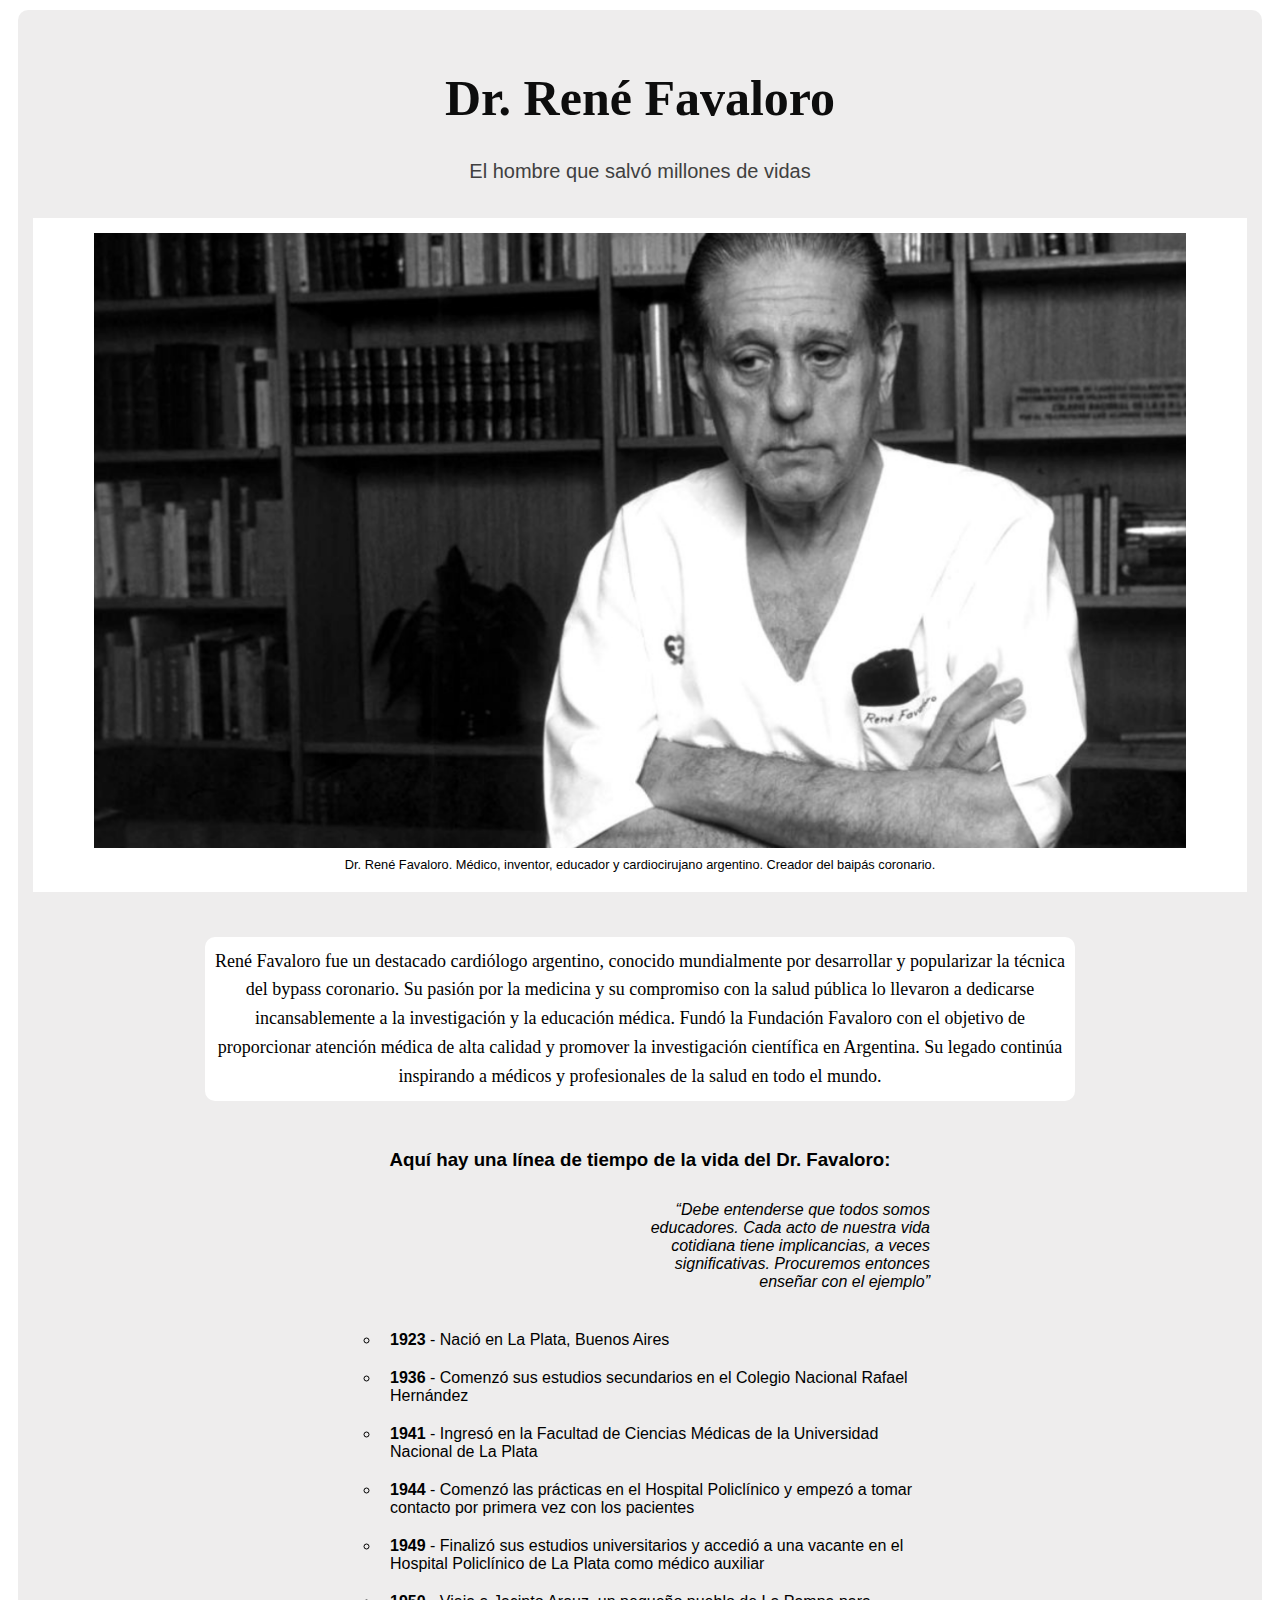
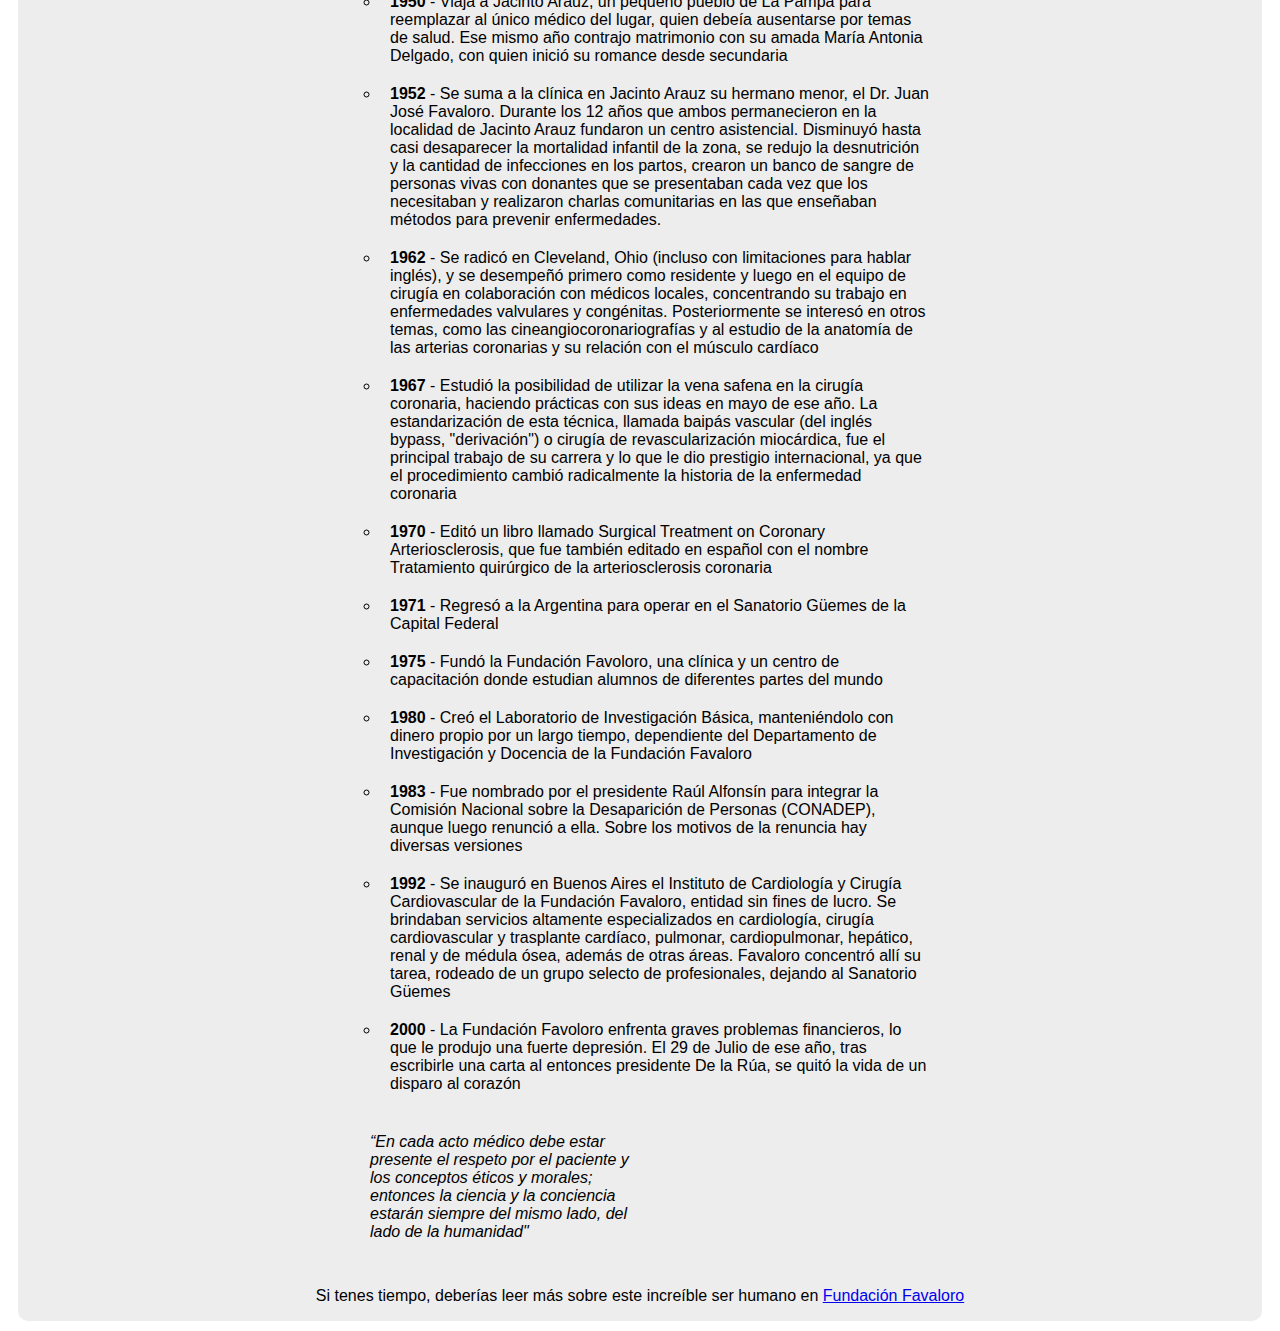
==== index.html @ a7c9fbe2 "Initial commit" ====
<!DOCTYPE html>
<html lang="es">

<head>
    <!-- Metadatos y título de la página -->
    <meta charset="UTF-8">
    <meta name="viewport" content="width=device-width, initial-scale=1.0">
    <title id="Dr. René Favaloro">Dr. René Favaloro</title>
    <!-- Enlace al archivo de estilos CSS -->
    <link rel="stylesheet" href="styles.css">
</head>

<body>
    <main id="main">

        <!-- Título principal de la página -->
        <h1 id="title">Dr. René Favaloro</h1>
        <h2>El hombre que salvó millones de vidas</h2>

        <!-- Contenedor de la imagen y su pie de foto -->
        <div id="img-div">
            <!-- Imagen del Dr. René Favaloro -->
            <img id="image" src="src\Rene-Favarolo.png" alt="Fotografía del Dr. René Favaloro">
            <!-- Pie de foto de la imagen -->
            <p id="img-caption">Dr. René Favaloro. Médico, inventor, educador y cardiocirujano argentino. Creador
                del baipás coronario.</p>
        </div>

        <!-- Biografía breve del Dr. René Favaloro -->
        <p class="bio">René Favaloro fue un destacado cardiólogo argentino, conocido mundialmente por desarrollar y
            popularizar
            la técnica del bypass coronario. Su pasión por la medicina y su compromiso con la salud pública lo
            llevaron a dedicarse incansablemente a la investigación y la educación médica. Fundó la Fundación Favaloro
            con el objetivo de proporcionar atención médica de alta calidad y promover la investigación científica en
            Argentina.
            Su legado continúa inspirando a médicos y profesionales de la salud en todo el mundo.</p>

        <div id="tribute-info">
            <!-- Subtítulo y cita sobre el Dr. Favaloro -->
            <h3 class="bold">Aquí hay una línea de tiempo de la vida del Dr. Favaloro:</h3>
            <p class="quote1">“Debe entenderse que todos somos educadores. Cada acto de nuestra vida cotidiana tiene
                implicancias, a veces significativas. Procuremos entonces enseñar con el ejemplo”</p>

            <!-- Lista de eventos importantes en la vida del Dr. Favaloro -->
            <ul>
                <li><span class="bold">1923</span> - Nació en La Plata, Buenos Aires</li>
                <li><span class="bold">1936</span> - Comenzó sus estudios secundarios en el Colegio Nacional Rafael
                    Hernández</li>
                <li><span class="bold">1941</span> - Ingresó en la Facultad de Ciencias Médicas de la Universidad
                    Nacional de La Plata</li>
                <li><span class="bold">1944</span> - Comenzó las prácticas en el Hospital Policlínico y empezó a
                    tomar contacto por primera vez con los pacientes</li>
                <li><span class="bold">1949</span> - Finalizó sus estudios universitarios y accedió a una vacante
                    en el Hospital Policlínico de La Plata como médico auxiliar</li>
                <li><span class="bold">1950</span> - Viaja a Jacinto Arauz, un pequeño pueblo de La Pampa para
                    reemplazar al único médico del lugar, quien debeía ausentarse por temas de salud. Ese mismo año
                    contrajo
                    matrimonio con su amada María Antonia Delgado, con quien inició su romance desde secundaria</li>
                <li><span class="bold">1952</span> - Se suma a la clínica en Jacinto Arauz su hermano menor, el Dr.
                    Juan José Favaloro. Durante los 12 años que ambos permanecieron en la localidad de Jacinto Arauz
                    fundaron un centro asistencial. Disminuyó hasta casi desaparecer la mortalidad infantil de la zona,
                    se
                    redujo la desnutrición y la cantidad de infecciones en los partos, crearon un banco de sangre de
                    personas vivas con donantes que se presentaban cada vez que los necesitaban y realizaron charlas
                    comunitarias en las que enseñaban métodos para prevenir enfermedades.</li>
                <li><span class="bold">1962</span> - Se radicó en Cleveland, Ohio (incluso con limitaciones para
                    hablar inglés), y se desempeñó primero como residente y luego en el equipo de cirugía en
                    colaboración
                    con médicos locales, concentrando su trabajo en enfermedades valvulares y congénitas. Posteriormente
                    se
                    interesó en otros temas, como las cineangiocoronariografías y al estudio de la anatomía de las
                    arterias
                    coronarias y su relación con el músculo cardíaco</li>
                <li><span class="bold">1967</span> - Estudió la posibilidad de utilizar la vena safena en la
                    cirugía coronaria, haciendo prácticas con sus ideas en mayo de ese año. La estandarización de esta
                    técnica, llamada baipás vascular (del inglés bypass, "derivación") o cirugía de revascularización
                    miocárdica, fue el principal trabajo de su carrera y lo que le dio prestigio internacional, ya que
                    el
                    procedimiento cambió radicalmente la historia de la enfermedad coronaria</li>
                <li><span class="bold">1970</span> - Editó un libro llamado Surgical Treatment on Coronary
                    Arteriosclerosis, que fue también editado en español con el nombre Tratamiento quirúrgico de la
                    arteriosclerosis coronaria</li>
                <li><span class="bold">1971</span> - Regresó a la Argentina para operar en el Sanatorio Güemes de
                    la Capital Federal</li>
                <li><span class="bold">1975</span> - Fundó la Fundación Favoloro, una clínica y un centro de
                    capacitación donde estudian alumnos de diferentes partes del mundo</li>
                <li><span class="bold">1980</span> - Creó el Laboratorio de Investigación Básica, manteniéndolo con
                    dinero propio por un largo tiempo, dependiente del Departamento de Investigación y Docencia de la
                    Fundación Favaloro</li>
                <li><span class="bold">1983</span> - Fue nombrado por el presidente Raúl Alfonsín para integrar la
                    Comisión Nacional sobre la Desaparición de Personas (CONADEP), aunque luego renunció a ella. Sobre
                    los
                    motivos de la renuncia hay diversas versiones</li>
                <li><span class="bold">1992</span> - Se inauguró en Buenos Aires el Instituto de Cardiología y
                    Cirugía Cardiovascular de la Fundación Favaloro, entidad sin fines de lucro. Se brindaban servicios
                    altamente especializados en cardiología, cirugía cardiovascular y trasplante cardíaco, pulmonar,
                    cardiopulmonar, hepático, renal y de médula ósea, además de otras áreas. Favaloro concentró allí su
                    tarea, rodeado de un grupo selecto de profesionales, dejando al Sanatorio Güemes</li>
                <li><span class="bold">2000</span> - La Fundación Favoloro enfrenta graves problemas financieros,
                    lo que le produjo una fuerte depresión. El 29 de Julio de ese año, tras escribirle una carta al
                    entonces
                    presidente De la Rúa, se quitó la vida de un disparo al corazón</li>
            </ul>
            <!-- Segunda cita sobre el Dr. Favaloro -->
            <p class="quote2">“En cada acto médico debe estar presente el respeto por el paciente y los conceptos éticos
                y morales; entonces la ciencia y la conciencia estarán siempre del mismo lado, del lado de la humanidad"
            </p>
        </div>
        <!-- Enlace a la biografía del Dr. Favaloro en la Fundación Favaloro -->
        <p>Si tenes tiempo, deberías leer más sobre este increíble ser humano en <a id="tribute-link"
                href="https://www.fundacionfavaloro.org/biografia/" target="_blank">Fundación Favaloro</a></p>
    </main>
</body>

</html>
---- styles.css ----
* {
    font-family: Verdana, Geneva, Tahoma, sans-serif;
}

/* Estilo del contenedor principal */
#main {
    background-color: hsla(0, 2%, 92%, 0.856); /* Color de fondo con transparencia */
    margin: 10px; /* Espacio exterior de 10px */
    display: flex; /* Usar flexbox para el diseño */
    flex-direction: column; /* Organizar elementos en columna */
    text-align: center; /* Centrar el texto */
    border-radius: 10px; /* Bordes redondeados */
}

/* Estilo del título principal */
#title {
    font-family: Cambria, Cochin, Georgia, Times, 'Times New Roman', serif; /* Fuentes serif */
    font-size: 50px; /* Tamaño de fuente */
    font-weight: 800; /* Peso de fuente */
    color: #0D0D0D; /* Color del texto */
    padding: 25px 0 0 0; /* Espaciado interior superior */
}

/* Estilo de los encabezados secundarios dentro del contenedor principal */
#main h2 {
    font-size: 20px; /* Tamaño de fuente */
    font-weight: 300; /* Peso de fuente */
    color: #404040; /* Color del texto */
    margin: 0 0 20px 0; /* Espaciado exterior */
}

/* Estilo del contenedor de la imagen */
#img-div {
    background-color: #fff; /* Color de fondo blanco */
    margin: 15px; /* Espaciado exterior */
    padding: 15px 0; /* Espaciado interior */
}

/* Estilo de la imagen */
#image {
    width: 90%; /* Ancho de la imagen */
    height: auto; /* Altura automática */
}

/* Estilo del pie de foto de la imagen */
#img-div > p {
    margin: 5px 20%; /* Espaciado exterior */
    font-size: 1vw; /* Tamaño de fuente en función del ancho de la ventana */
    font-size: min(max(0.7rem, 1vw), 1rem); /* Tamaño de fuente adaptable */
}

/* Estilo del contenedor de información del tributo */
#tribute-info {
    text-align: left; /* Alinear texto a la izquierda */
    width: 40%; /* Ancho del contenedor */
    min-width: 600px; /* Ancho mínimo */
    margin: auto; /* Centrar el contenedor */
}

/* Estilo del texto biográfico */
.bio {
    text-align: center; /* Centrar el texto */
    font-family: Cambria, Cochin, Georgia, Times, 'Times New Roman', serif; /* Fuentes serif */
    font-size: 18px; /* Tamaño de fuente */
    margin: 30px 15%; /* Espaciado exterior */
    line-height: 1.6; /* Interlineado */
    background-color: #fff; /* Color de fondo blanco */
    padding: 10px; /* Espaciado interior */
    border-radius: 10px; /* Bordes redondeados */
}

/* Estilo del encabezado de la información del tributo */
#tribute-info > h3 {
    text-align: center; /* Centrar el texto */
}

/* Estilo de la primera cita */
#tribute-info > .quote1 {
    text-align: right; /* Alinear texto a la derecha */
    margin: 30px 10px 30px 50%; /* Espaciado exterior */
    max-width: 50%; /* Ancho máximo */
    font-style: italic; /* Texto en cursiva */
}

/* Estilo de la segunda cita */
#tribute-info > .quote2 {
    text-align: left; /* Alinear texto a la izquierda */
    margin: 30px 50% 30px 30px; /* Espaciado exterior */
    max-width: 50%; /* Ancho máximo */
    font-style: italic; /* Texto en cursiva */
}

/* Estilo de los elementos de lista */
li {
    padding: 10px; /* Espaciado interior */
    list-style-type: circle; /* Tipo de viñeta */
}

/* Clase para texto en negrita */
.bold {
    font-weight: 600; /* Peso de fuente */
}

/* Media query para pantallas de 659px o menos */
@media screen and (max-width: 659px) {
    #tribute-info {
        width: 80%; /* Ancho del contenedor */
        min-width: 400px; /* Ancho mínimo */
    }
    .bio {
        font-size: 16px; /* Tamaño de fuente */
        margin: 30px 10%; /* Espaciado exterior */
    }
}

/* Media query para pantallas de 450px o menos */
@media screen and (max-width: 450px) {
    #tribute-info {
        width: 80%; /* Ancho del contenedor */
        min-width: 200px; /* Ancho mínimo */
    }
    #tribute-info > h3 {
        font-size: 14px; /* Tamaño de fuente */
    }
    p {
        font-size: 12px; /* Tamaño de fuente */
    }
    #tribute-info > ul {
        font-size: 12px; /* Tamaño de fuente */
    }
}
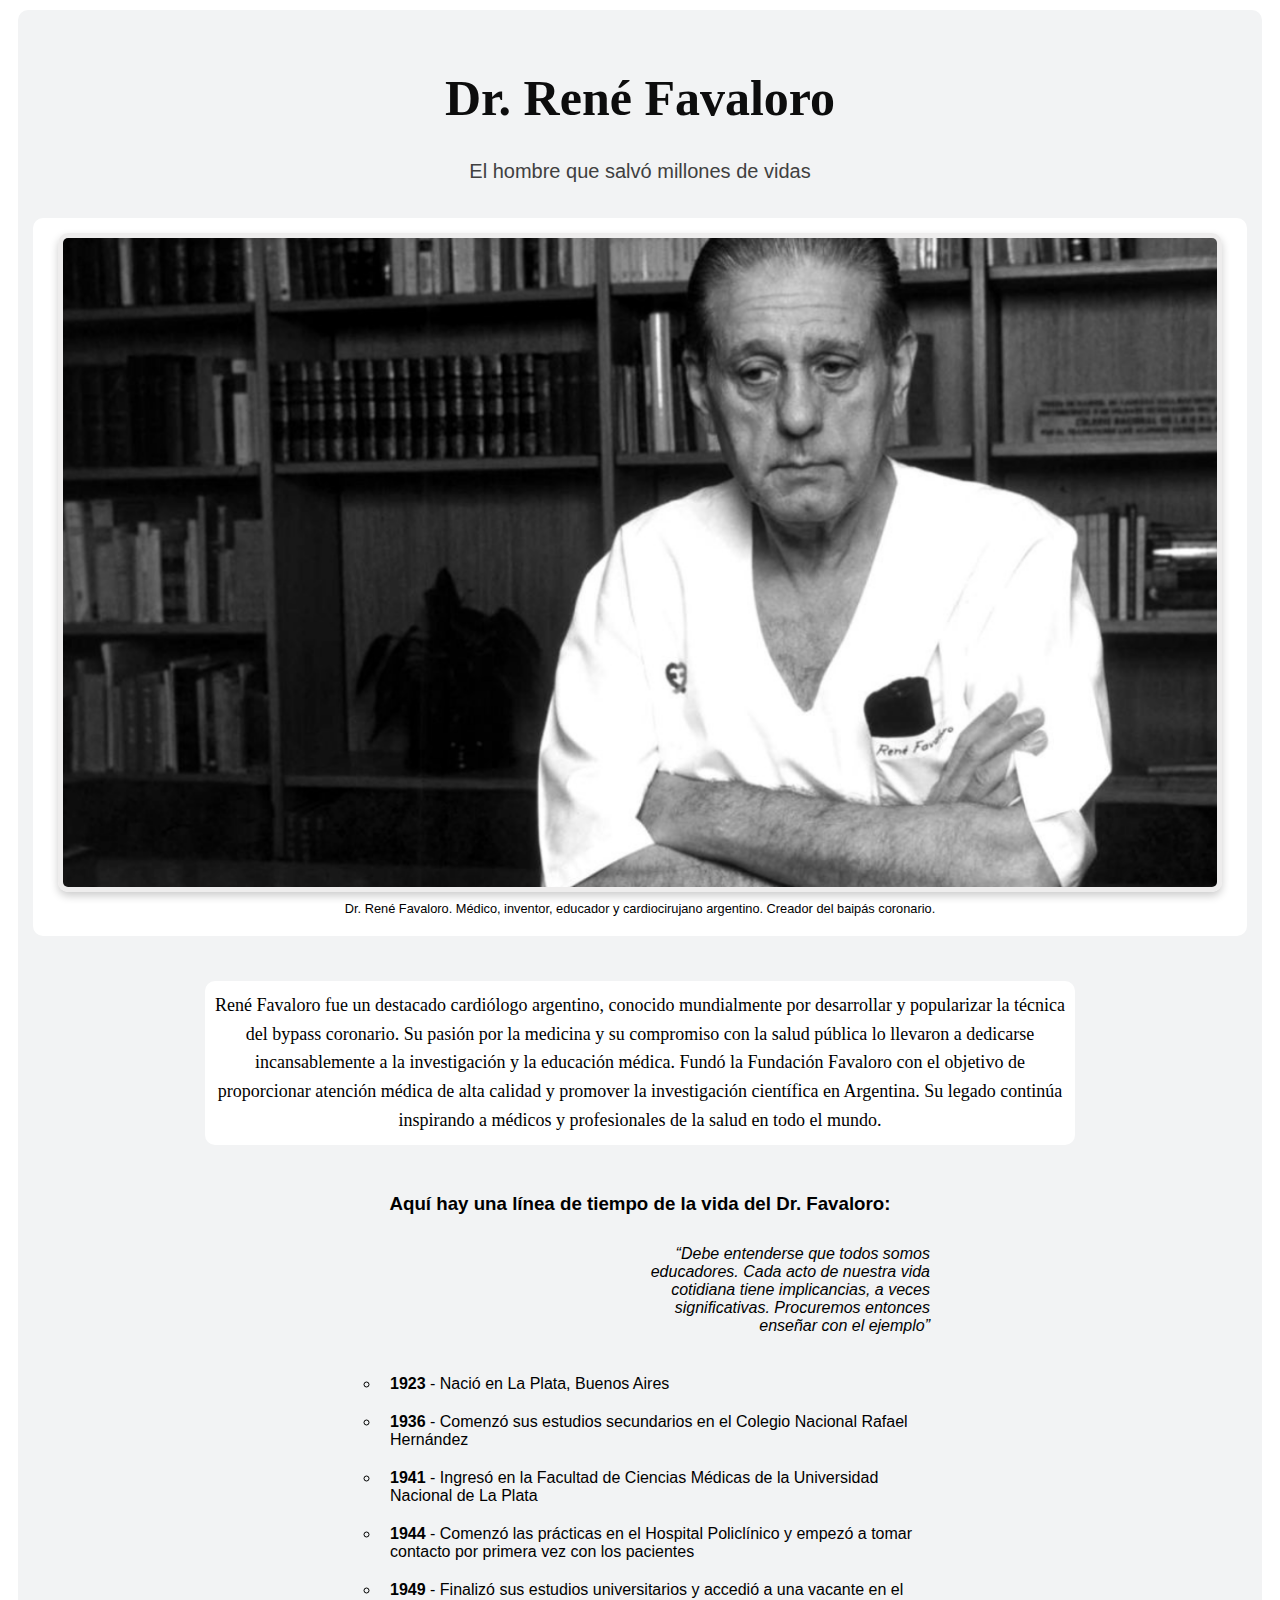
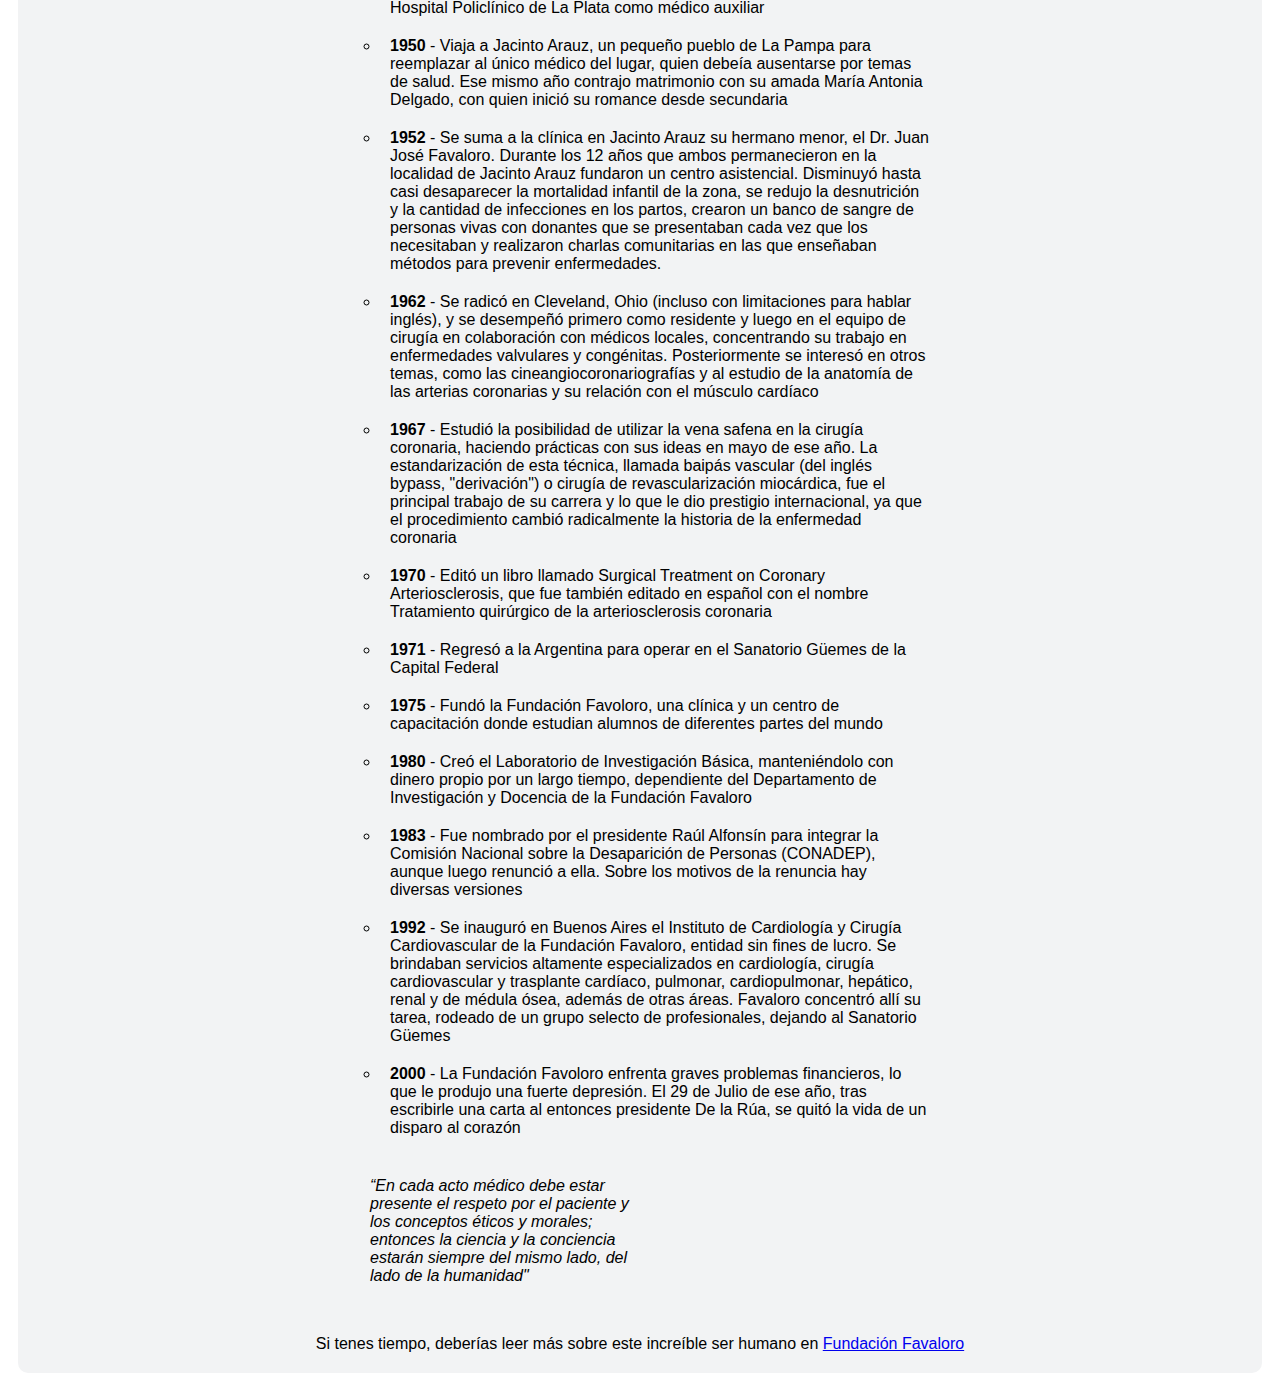
==== commit 3f9e4a6c: "retoques" ====
--- a/index.html
+++ b/index.html
@@ -107,7 +107,7 @@
             </p>
         </div>
         <!-- Enlace a la biografía del Dr. Favaloro en la Fundación Favaloro -->
-        <p>Si tenes tiempo, deberías leer más sobre este increíble ser humano en <a id="tribute-link"
+        <p class="last">Si tenes tiempo, deberías leer más sobre este increíble ser humano en <a id="tribute-link"
                 href="https://www.fundacionfavaloro.org/biografia/" target="_blank">Fundación Favaloro</a></p>
     </main>
 </body>
--- a/styles.css
+++ b/styles.css
@@ -4,7 +4,7 @@
 
 /* Estilo del contenedor principal */
 #main {
-    background-color: hsla(0, 2%, 92%, 0.856); /* Color de fondo con transparencia */
+    background-color: #F2F3F4; /* Color de fondo con transparencia */
     margin: 10px; /* Espacio exterior de 10px */
     display: flex; /* Usar flexbox para el diseño */
     flex-direction: column; /* Organizar elementos en columna */
@@ -34,12 +34,16 @@
     background-color: #fff; /* Color de fondo blanco */
     margin: 15px; /* Espaciado exterior */
     padding: 15px 0; /* Espaciado interior */
+    border-radius: 10px; /* Bordes redondeados */
 }
 
 /* Estilo de la imagen */
 #image {
-    width: 90%; /* Ancho de la imagen */
+    width: 95%; /* Ancho de la imagen */
     height: auto; /* Altura automática */
+    border: 5px solid hsla(0, 2%, 92%, 0.856); /* Borde blanco alrededor de la imagen */
+    box-shadow: 0 4px 8px rgba(0, 0, 0, 0.2); /* Sombra alrededor de la imagen */
+    border-radius: 10px; /* Bordes redondeados (opcional) */
 }
 
 /* Estilo del pie de foto de la imagen */
@@ -96,6 +100,10 @@
     list-style-type: circle; /* Tipo de viñeta */
 }
 
+.last{
+    margin: 20px 10px;
+}
+
 /* Clase para texto en negrita */
 .bold {
     font-weight: 600; /* Peso de fuente */
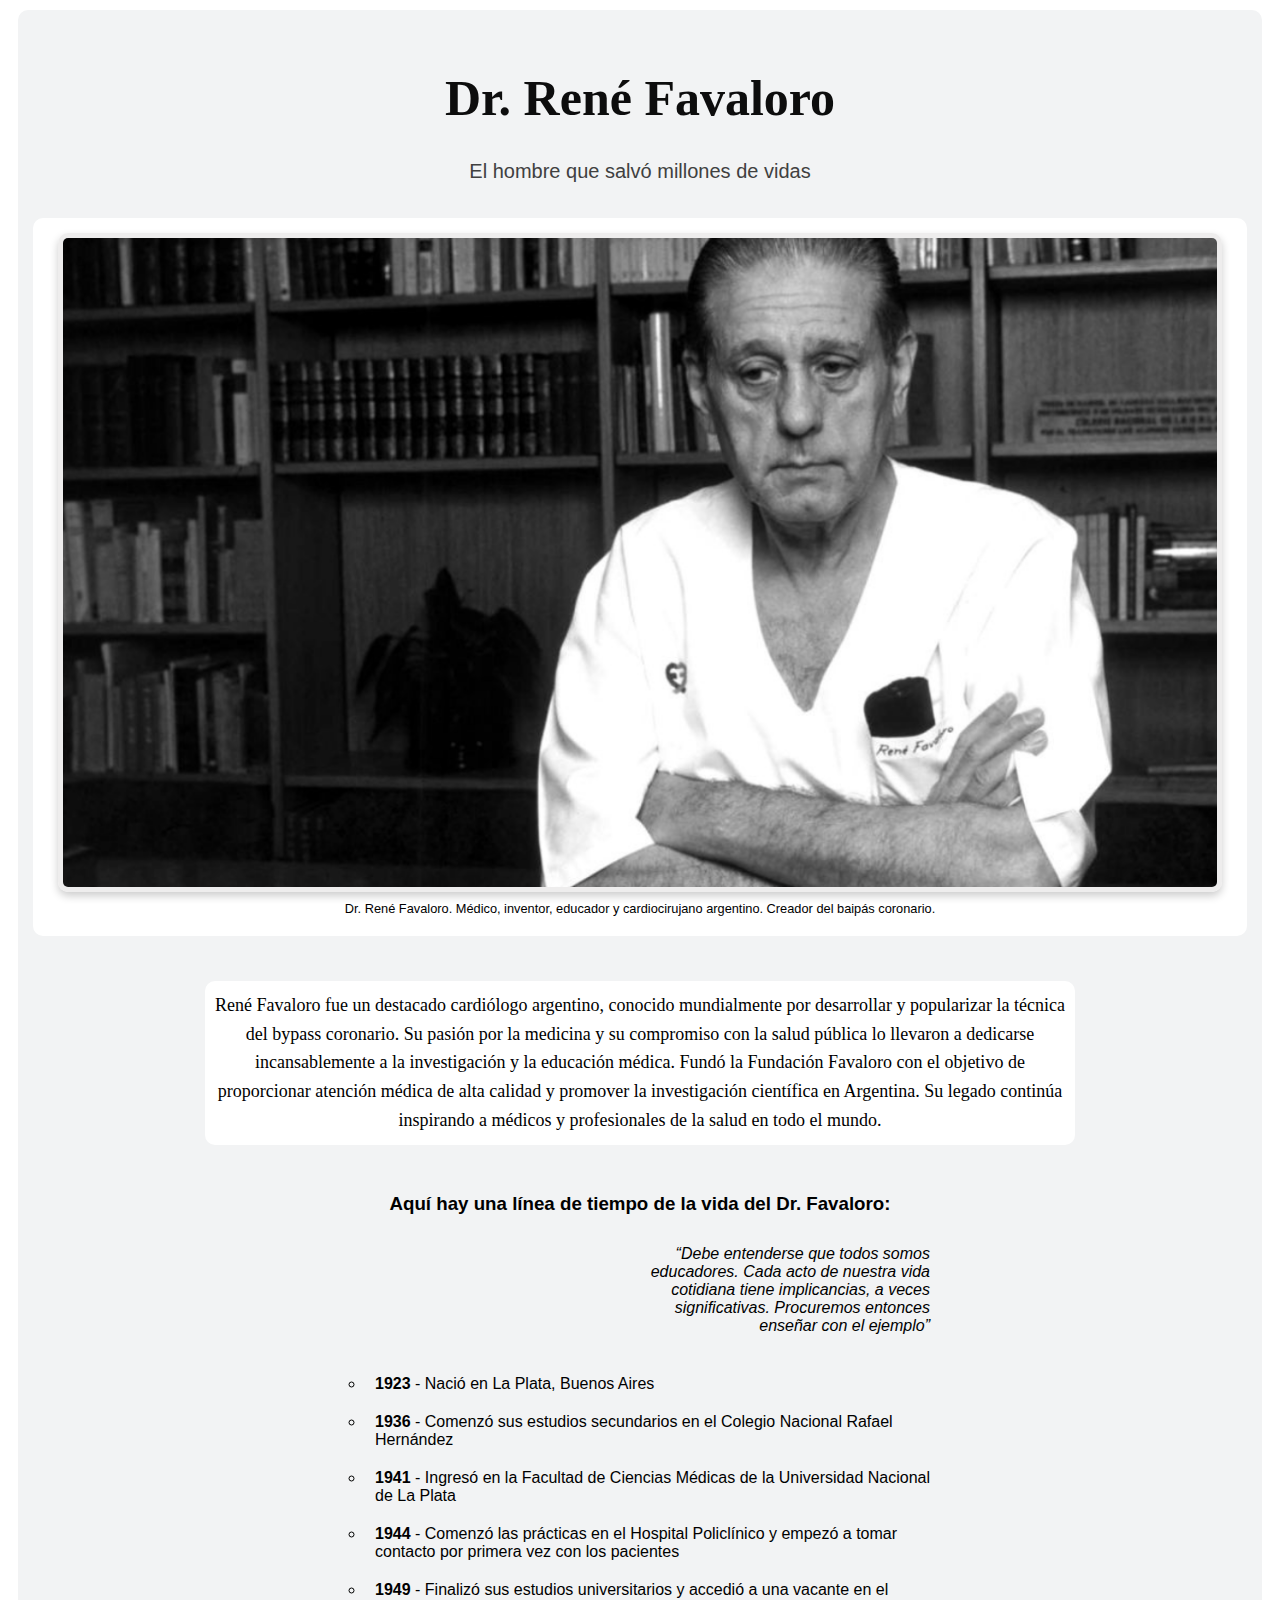
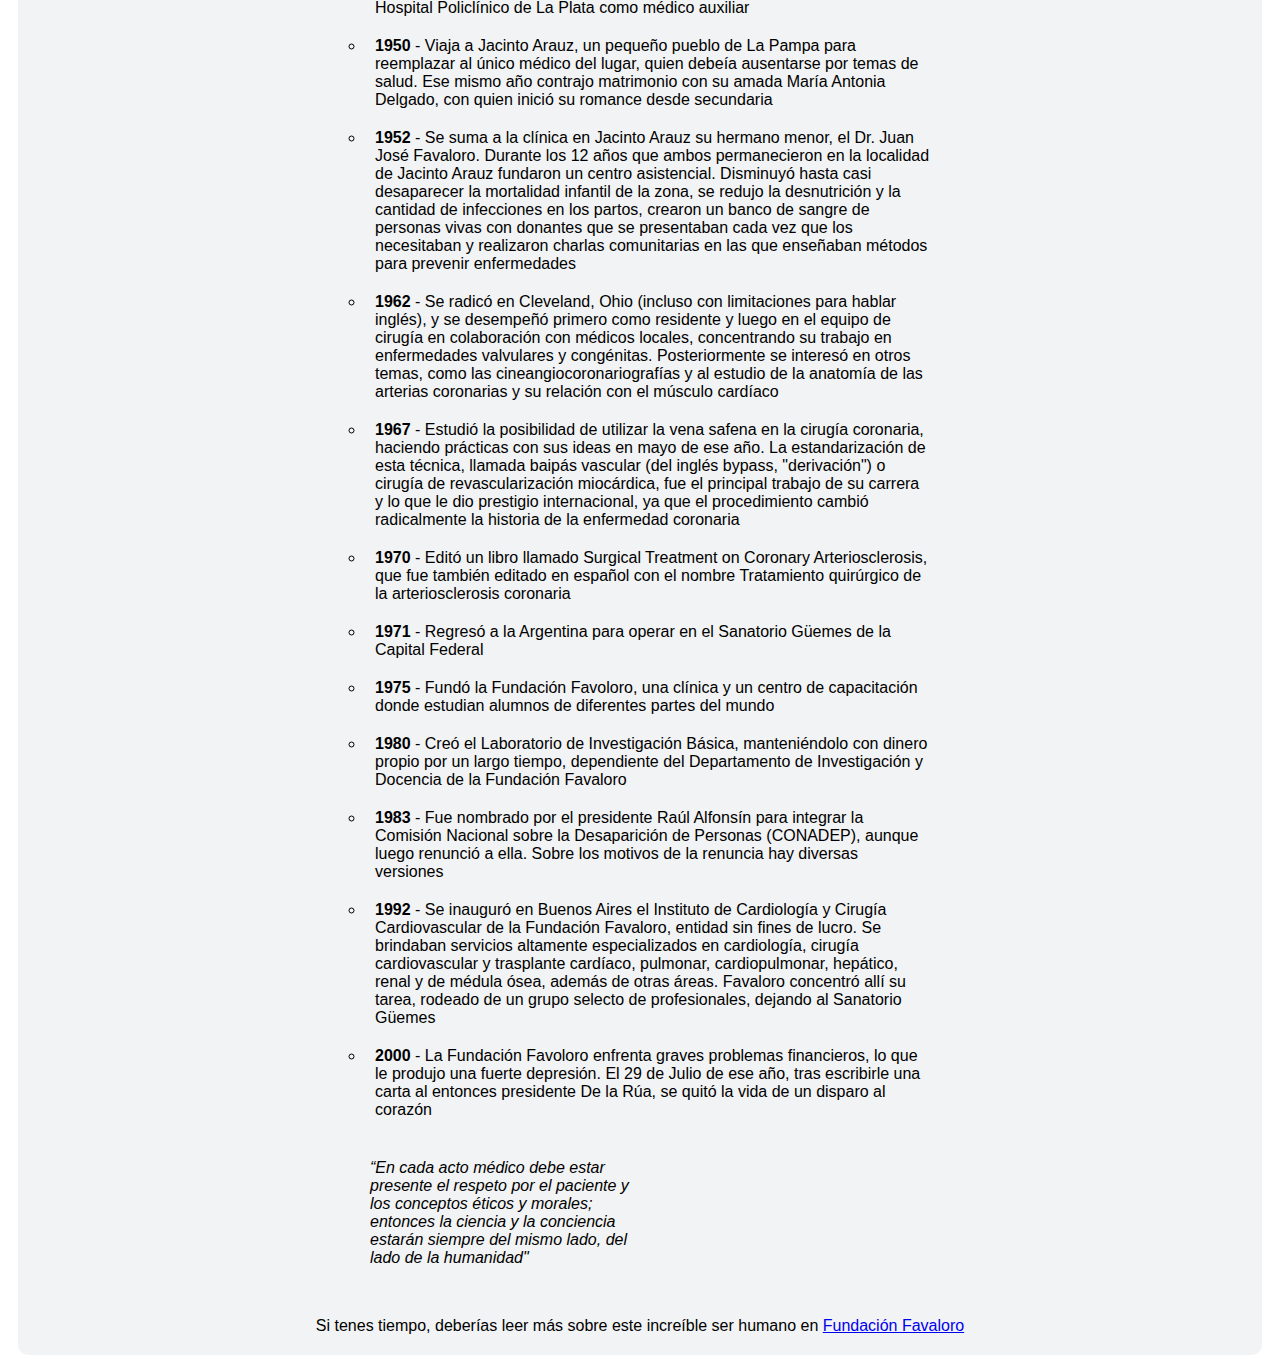
==== commit 80d0c3c2: "Update index.html" ====
--- a/index.html
+++ b/index.html
@@ -62,7 +62,7 @@
                     se
                     redujo la desnutrición y la cantidad de infecciones en los partos, crearon un banco de sangre de
                     personas vivas con donantes que se presentaban cada vez que los necesitaban y realizaron charlas
-                    comunitarias en las que enseñaban métodos para prevenir enfermedades.</li>
+                    comunitarias en las que enseñaban métodos para prevenir enfermedades</li>
                 <li><span class="bold">1962</span> - Se radicó en Cleveland, Ohio (incluso con limitaciones para
                     hablar inglés), y se desempeñó primero como residente y luego en el equipo de cirugía en
                     colaboración
--- a/styles.css
+++ b/styles.css
@@ -97,6 +97,7 @@
 /* Estilo de los elementos de lista */
 li {
     padding: 10px; /* Espaciado interior */
+    margin:0 0 0 -15px; /* Espaciado exterior */
     list-style-type: circle; /* Tipo de viñeta */
 }
 
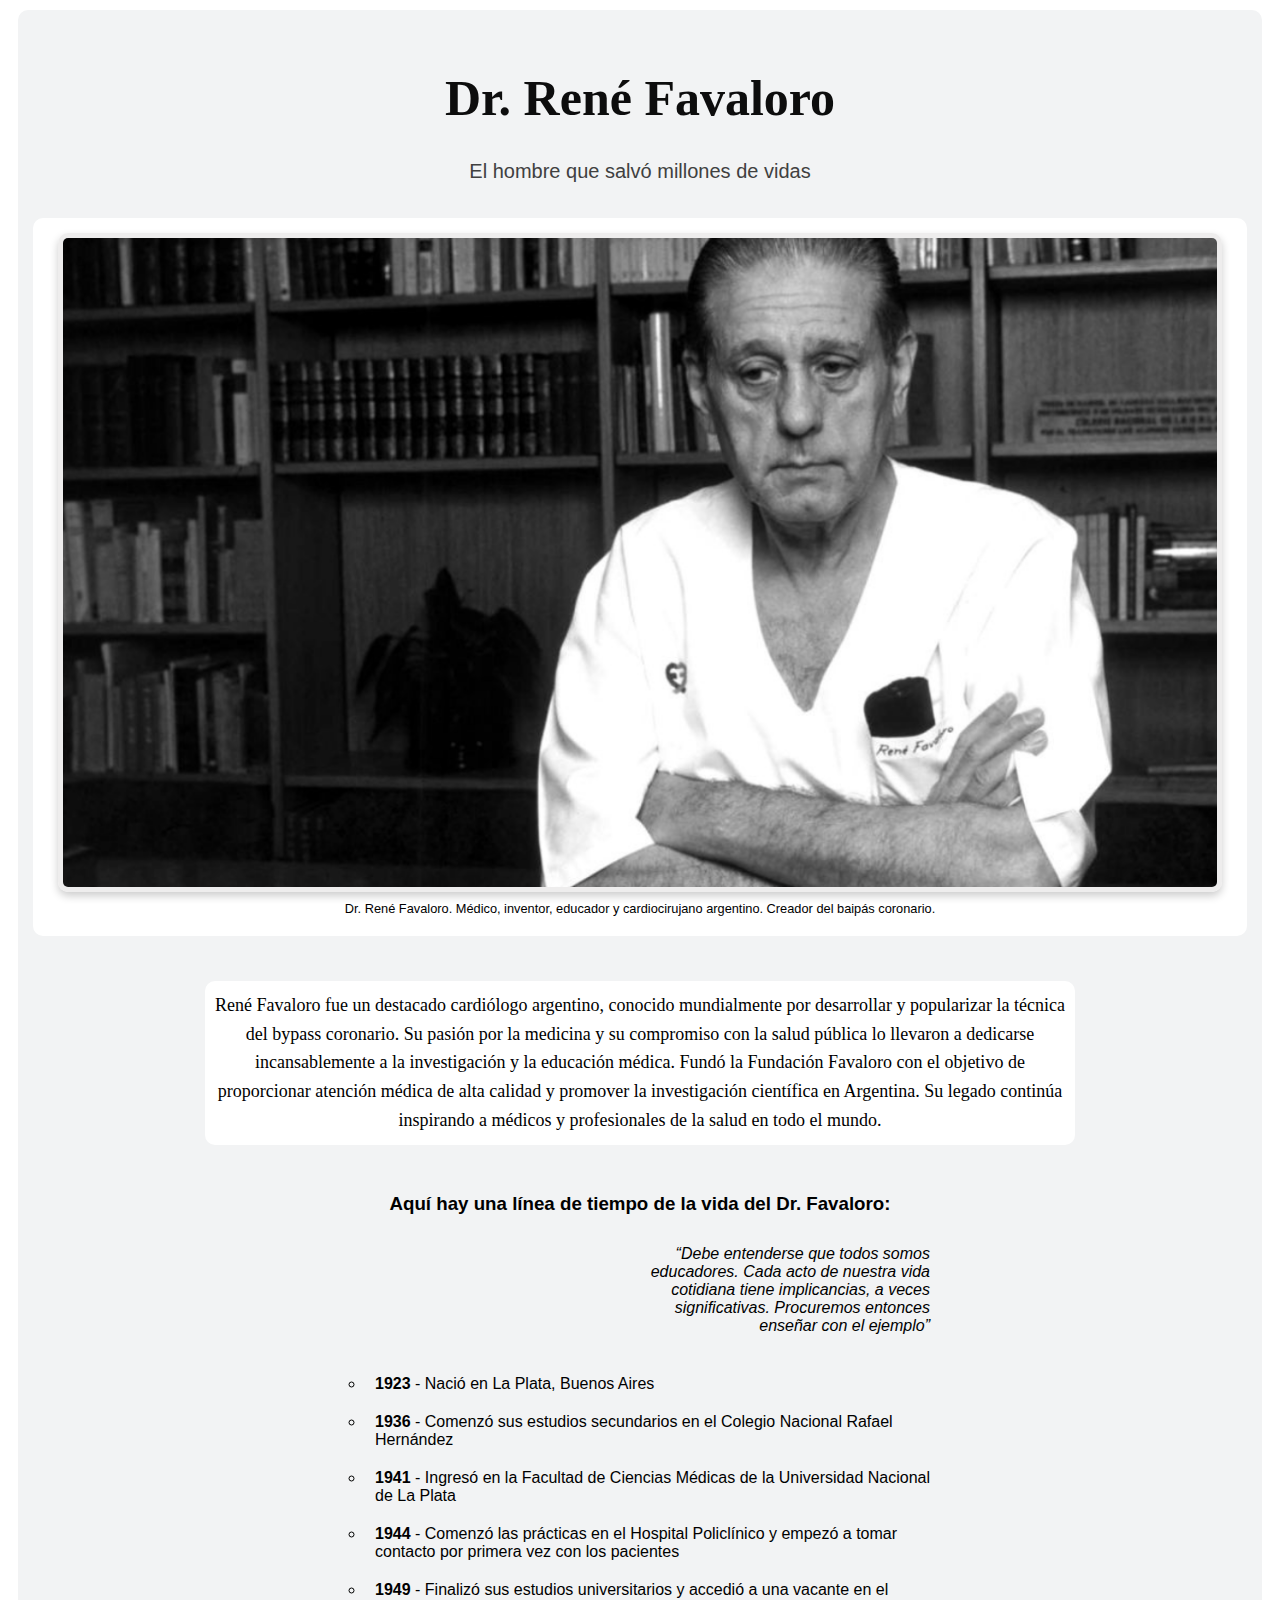
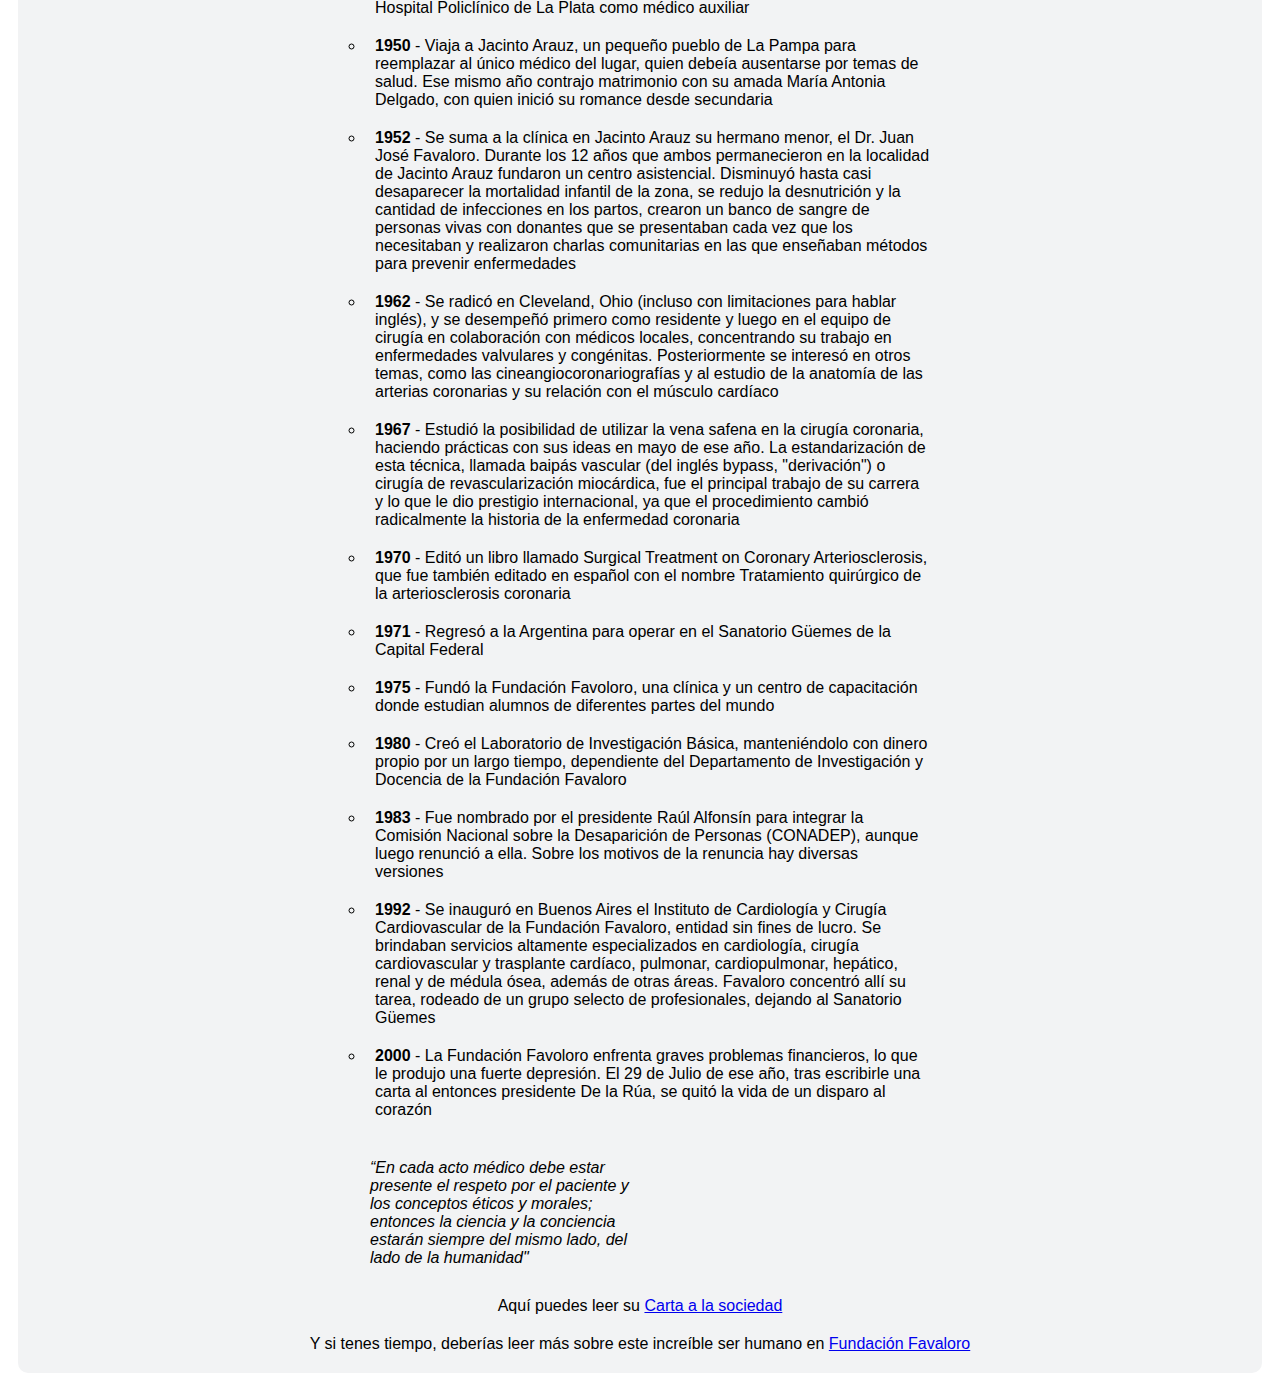
==== commit dceb039d: "add letter" ====
--- a/index.html
+++ b/index.html
@@ -7,7 +7,7 @@
     <meta name="viewport" content="width=device-width, initial-scale=1.0">
     <title id="Dr. René Favaloro">Dr. René Favaloro</title>
     <!-- Enlace al archivo de estilos CSS -->
-    <link rel="stylesheet" href="styles.css">
+    <link rel="stylesheet" href="src\styles.css">
 </head>
 
 <body>
@@ -106,9 +106,12 @@
                 y morales; entonces la ciencia y la conciencia estarán siempre del mismo lado, del lado de la humanidad"
             </p>
         </div>
+        <!-- Enlace a carta -->
+        <p class="letter">Aquí puedes leer su <a href="carta.html" target="_blank">Carta a la sociedad</a></p>
         <!-- Enlace a la biografía del Dr. Favaloro en la Fundación Favaloro -->
-        <p class="last">Si tenes tiempo, deberías leer más sobre este increíble ser humano en <a id="tribute-link"
+        <p class="last">Y si tenes tiempo, deberías leer más sobre este increíble ser humano en <a id="tribute-link"
                 href="https://www.fundacionfavaloro.org/biografia/" target="_blank">Fundación Favaloro</a></p>
+                
     </main>
 </body>
 
